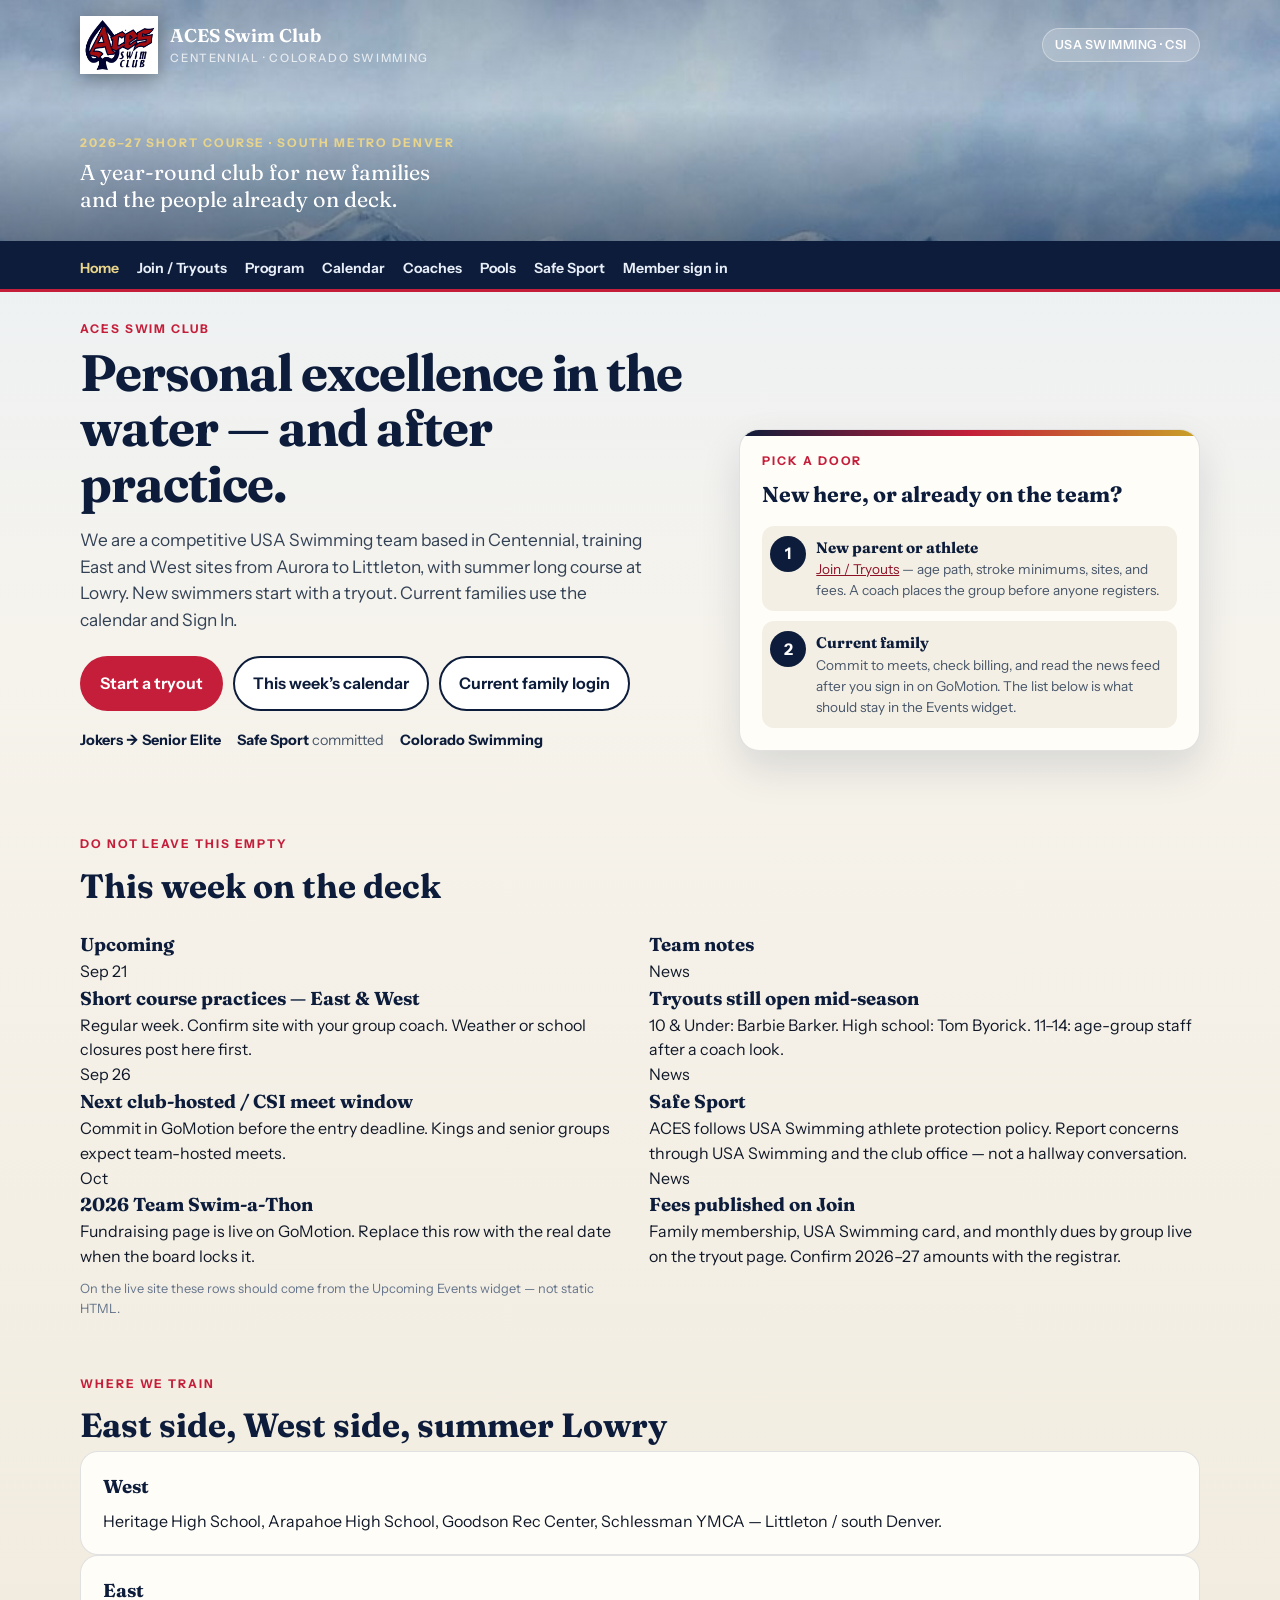
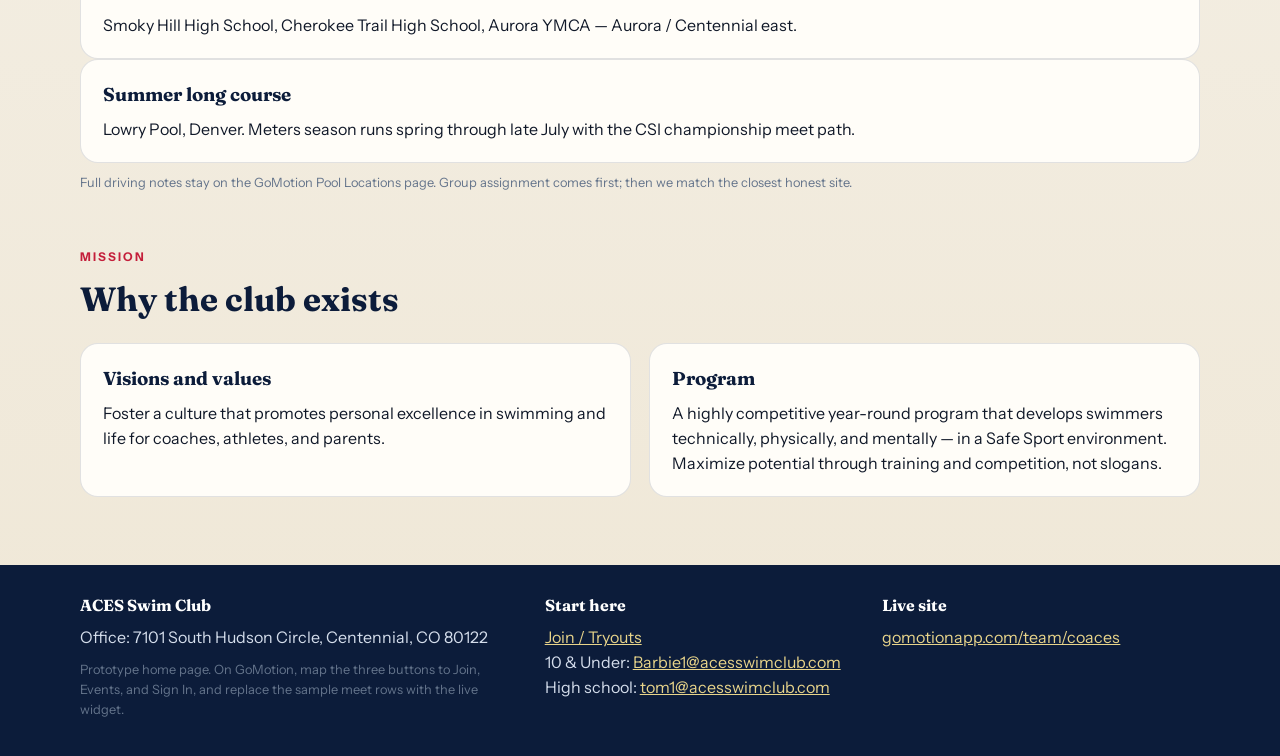
==== index.html @ c9244d0f "Save it" ====
<!DOCTYPE html>
<html lang="en">
<head>
  <meta charset="UTF-8" />
  <meta name="viewport" content="width=device-width, initial-scale=1" />
  <title>Home · ACES Swim Club · Centennial, Colorado</title>
  <link rel="preconnect" href="https://fonts.googleapis.com" />
  <link rel="preconnect" href="https://fonts.gstatic.com" crossorigin />
  <link href="https://fonts.googleapis.com/css2?family=Instrument+Sans:ital,wght@0,400;0,500;0,600;0,700;1,400&family=Fraunces:opsz,wght@9..144,500;9..144,650&display=swap" rel="stylesheet" />
  <link rel="stylesheet" href="aces.css" />
</head>
<body>
  <div class="skyline">
    <div class="wrap topbar">
      <a class="brand" href="index.html">
        <img class="ace-logo" src="aces.png" alt="ACES Swim Club logo" />
        <div class="brand-name">ACES Swim Club<span>Centennial · Colorado Swimming</span></div>
      </a>
      <div class="chip">USA Swimming · CSI</div>
    </div>
    <div class="wrap banner-copy">
      <p class="section-kicker">2026–27 short course · South metro Denver</p>
      <p>A year-round club for new families and the people already on deck.</p>
    </div>
  </div>

  <nav class="site-nav" aria-label="Primary">
    <ul class="wrap">
      <li><a href="index.html" aria-current="page">Home</a></li>
      <li><a href="ACES-Join-Tryouts.html">Join / Tryouts</a></li>
      <li><a href="program.html">Program</a></li>
      <li><a href="#calendar">Calendar</a></li>
      <li><a href="coaches.html">Coaches</a></li>
      <li><a href="pools.html">Pools</a></li>
      <li><a href="safe-sport.html">Safe Sport</a></li>
      <li><a href="https://www.gomotionapp.com/team/coaces/page/home">Member sign in</a></li>
    </ul>
  </nav>

  <header class="wrap hero">
    <div>
      <p class="section-kicker">ACES Swim Club</p>
      <h1>Personal excellence in the water — and after practice.</h1>
      <p class="lede">We are a competitive USA Swimming team based in Centennial, training East and West sites from Aurora to Littleton, with summer long course at Lowry. New swimmers start with a tryout. Current families use the calendar and Sign In.</p>
      <div class="cta-row">
        <a class="btn btn-primary" href="ACES-Join-Tryouts.html">Start a tryout</a>
        <a class="btn btn-ghost" href="#calendar">This week’s calendar</a>
        <a class="btn btn-ghost" href="https://www.gomotionapp.com/team/coaces/page/home">Current family login</a>
      </div>
      <div class="meta">
        <span><strong>Jokers → Senior Elite</strong></span>
        <span><strong>Safe Sport</strong> committed</span>
        <span><strong>Colorado Swimming</strong></span>
      </div>
    </div>
    <aside class="try-card">
      <p class="section-kicker">Pick a door</p>
      <h2>New here, or already on the team?</h2>
      <div class="path">
        <article>
          <div class="num">1</div>
          <div>
            <h3>New parent or athlete</h3>
            <p><a href="ACES-Join-Tryouts.html">Join / Tryouts</a> — age path, stroke minimums, sites, and fees. A coach places the group before anyone registers.</p>
          </div>
        </article>
        <article>
          <div class="num">2</div>
          <div>
            <h3>Current family</h3>
            <p>Commit to meets, check billing, and read the news feed after you sign in on GoMotion. The list below is what should stay in the Events widget.</p>
          </div>
        </article>
      </div>
    </aside>
  </header>

  <section class="wrap" id="calendar">
    <p class="section-kicker">Do not leave this empty</p>
    <h2 class="sec">This week on the deck</h2>
    <div class="split">
      <div>
        <h3>Upcoming</h3>
        <div class="feed">
          <article class="event">
            <time datetime="2026-09-21">Sep 21</time>
            <div>
              <h3>Short course practices — East &amp; West</h3>
              <p>Regular week. Confirm site with your group coach. Weather or school closures post here first.</p>
            </div>
          </article>
          <article class="event">
            <time datetime="2026-09-26">Sep 26</time>
            <div>
              <h3>Next club-hosted / CSI meet window</h3>
              <p>Commit in GoMotion before the entry deadline. Kings and senior groups expect team-hosted meets.</p>
            </div>
          </article>
          <article class="event">
            <time datetime="2026-10-01">Oct</time>
            <div>
              <h3>2026 Team Swim-a-Thon</h3>
              <p>Fundraising page is live on GoMotion. Replace this row with the real date when the board locks it.</p>
            </div>
          </article>
        </div>
        <p class="fine">On the live site these rows should come from the Upcoming Events widget — not static HTML.</p>
      </div>
      <div>
        <h3>Team notes</h3>
        <div class="feed">
          <article class="news-item">
            <time datetime="2026-09-20">News</time>
            <div>
              <h3>Tryouts still open mid-season</h3>
              <p>10 &amp; Under: Barbie Barker. High school: Tom Byorick. 11–14: age-group staff after a coach look.</p>
            </div>
          </article>
          <article class="news-item">
            <time datetime="2026-09-15">News</time>
            <div>
              <h3>Safe Sport</h3>
              <p>ACES follows USA Swimming athlete protection policy. Report concerns through USA Swimming and the club office — not a hallway conversation.</p>
            </div>
          </article>
          <article class="news-item">
            <time datetime="2026-09-01">News</time>
            <div>
              <h3>Fees published on Join</h3>
              <p>Family membership, USA Swimming card, and monthly dues by group live on the tryout page. Confirm 2026–27 amounts with the registrar.</p>
            </div>
          </article>
        </div>
      </div>
    </div>
  </section>

  <section class="wrap" id="sites">
    <p class="section-kicker">Where we train</p>
    <h2 class="sec">East side, West side, summer Lowry</h2>
    <div class="sites-strip">
      <article class="panel">
        <h3>West</h3>
        <p>Heritage High School, Arapahoe High School, Goodson Rec Center, Schlessman YMCA — Littleton / south Denver.</p>
      </article>
      <article class="panel">
        <h3>East</h3>
        <p>Smoky Hill High School, Cherokee Trail High School, Aurora YMCA — Aurora / Centennial east.</p>
      </article>
      <article class="panel">
        <h3>Summer long course</h3>
        <p>Lowry Pool, Denver. Meters season runs spring through late July with the CSI championship meet path.</p>
      </article>
    </div>
    <p class="fine">Full driving notes stay on the GoMotion Pool Locations page. Group assignment comes first; then we match the closest honest site.</p>
  </section>

  <section class="wrap">
    <p class="section-kicker">Mission</p>
    <h2 class="sec">Why the club exists</h2>
    <div class="split">
      <article class="panel">
        <h3>Visions and values</h3>
        <p>Foster a culture that promotes personal excellence in swimming and life for coaches, athletes, and parents.</p>
      </article>
      <article class="panel">
        <h3>Program</h3>
        <p>A highly competitive year-round program that develops swimmers technically, physically, and mentally — in a Safe Sport environment. Maximize potential through training and competition, not slogans.</p>
      </article>
    </div>
  </section>

  <footer>
    <div class="wrap foot">
      <div>
        <h4>ACES Swim Club</h4>
        <p>Office: 7101 South Hudson Circle, Centennial, CO 80122</p>
        <p class="fine">Prototype home page. On GoMotion, map the three buttons to Join, Events, and Sign In, and replace the sample meet rows with the live widget.</p>
      </div>
      <div>
        <h4>Start here</h4>
        <p><a href="ACES-Join-Tryouts.html">Join / Tryouts</a><br />
        10 &amp; Under: <a href="mailto:Barbie1@acesswimclub.com">Barbie1@acesswimclub.com</a><br />
        High school: <a href="mailto:tom1@acesswimclub.com">tom1@acesswimclub.com</a></p>
      </div>
      <div>
        <h4>Live site</h4>
        <p><a href="https://www.gomotionapp.com/team/coaces/page/home">gomotionapp.com/team/coaces</a></p>
      </div>
    </div>
  </footer>
</body>
</html>
---- aces.css ----
/* ACES Swim Club shared styles
   Link on every custom HTML page:
   <link rel="stylesheet" href="aces.css" />
   Plus the Google Fonts line used in the page head.

   Assets expected beside this file:
   aces.png
   rocky-mountains.jpg
*/

:root {
  --navy: #0c1c3a;
  --navy-2: #152a52;
  --ink: #101828;
  --red: #c41e3a;
  --red-deep: #8e1026;
  --gold: #c9a227;
  --gold-soft: #e8d48a;
  --sky: #d7e6f4;
  --snow: #f6f3ec;
  --paper: #fffdf8;
  --line: rgba(12, 28, 58, 0.12);
  --shadow: 0 18px 40px rgba(12, 28, 58, 0.12);
  --banner: url("rocky-mountains.jpg");
}

* { box-sizing: border-box; margin: 0; padding: 0; }
html { scroll-behavior: smooth; }
body {
  font-family: "Instrument Sans", system-ui, sans-serif;
  color: var(--ink);
  background:
    radial-gradient(1200px 400px at 80% -10%, rgba(201, 162, 39, 0.18), transparent 60%),
    linear-gradient(180deg, #e8f0f8 0%, var(--snow) 28%, #efe7d6 100%);
  line-height: 1.55;
}
a { color: var(--red-deep); }
img { max-width: 100%; }
.wrap { width: min(1120px, calc(100% - 32px)); margin-inline: auto; }

/* Banner + brand */
.skyline {
  position: relative;
  overflow: hidden;
  border-bottom: 4px solid var(--navy);
  min-height: 220px;
  background: #1a3358 var(--banner) center 40% / cover no-repeat;
}
.skyline.skyline-short { min-height: 140px; }
.skyline:after {
  content: "";
  position: absolute;
  inset: 0;
  background: linear-gradient(180deg, rgba(12,28,58,0.28) 0%, rgba(12,28,58,0.12) 45%, rgba(12,28,58,0.55) 100%);
  pointer-events: none;
}
.topbar {
  position: relative;
  z-index: 1;
  display: flex;
  align-items: center;
  justify-content: space-between;
  padding: 16px 0 12px;
  color: #fff;
}
.brand {
  display: flex;
  gap: 12px;
  align-items: center;
  text-decoration: none;
  color: inherit;
}
.ace-logo {
  height: 58px;
  width: auto;
  display: block;
  filter: drop-shadow(0 4px 10px rgba(0,0,0,0.35));
  background: transparent;
}
.brand-name { font-family: Fraunces, serif; font-size: 1.15rem; font-weight: 650; }
.brand-name span {
  display: block;
  font-family: "Instrument Sans", sans-serif;
  font-size: 0.72rem;
  font-weight: 500;
  letter-spacing: 0.14em;
  text-transform: uppercase;
  opacity: 0.75;
}
.chip {
  background: rgba(255,255,255,0.18);
  border: 1px solid rgba(255,255,255,0.35);
  color: #fff;
  padding: 6px 12px;
  border-radius: 999px;
  font-size: 0.78rem;
  font-weight: 600;
  letter-spacing: 0.04em;
  text-transform: uppercase;
  backdrop-filter: blur(8px);
}
.banner-copy {
  position: relative;
  z-index: 1;
  padding: 48px 0 28px;
}
.banner-copy .section-kicker { color: var(--gold-soft); }
.banner-copy p:last-child {
  font-family: Fraunces, serif;
  color: #fff;
  font-size: 1.35rem;
  max-width: 24rem;
  line-height: 1.25;
  margin-top: 4px;
}

/* Site nav used on inner pages */
.site-nav {
  background: var(--navy);
  border-bottom: 3px solid var(--red);
}
.site-nav ul {
  list-style: none;
  display: flex;
  flex-wrap: wrap;
  gap: 4px 18px;
  padding: 10px 0;
}
.site-nav a {
  color: #e8eef8;
  text-decoration: none;
  font-size: 0.88rem;
  font-weight: 650;
}
.site-nav a[aria-current="page"],
.site-nav a:hover { color: var(--gold-soft); }

/* Type + buttons */
h1 {
  font-family: Fraunces, serif;
  font-size: clamp(2.2rem, 4vw, 3.6rem);
  line-height: 1.08;
  color: var(--navy);
  letter-spacing: -0.02em;
}
h1 em { font-style: italic; color: var(--red); }
h2, h3, h4 { font-family: Fraunces, serif; color: var(--navy); }
.lede { margin-top: 16px; font-size: 1.08rem; max-width: 36rem; color: #334155; }
.cta-row { display: flex; flex-wrap: wrap; gap: 10px; margin-top: 22px; }
.btn {
  display: inline-flex;
  align-items: center;
  justify-content: center;
  gap: 8px;
  padding: 13px 18px;
  border-radius: 999px;
  font-weight: 650;
  text-decoration: none;
  border: 2px solid transparent;
  transition: transform .15s ease, background .15s ease;
}
.btn:hover { transform: translateY(-1px); }
.btn-primary { background: var(--red); color: #fff; }
.btn-primary:hover { background: var(--red-deep); color: #fff; }
.btn-ghost { background: #fff; color: var(--navy); border-color: var(--navy); }
.meta { margin-top: 18px; display: flex; flex-wrap: wrap; gap: 16px; font-size: 0.9rem; color: #475569; }
.meta strong { color: var(--navy); }

.hero {
  padding: 28px 0 56px;
  display: grid;
  grid-template-columns: 1.15fr 0.85fr;
  gap: 36px;
  align-items: end;
}

/* Cards */
.try-card,
.panel {
  background: var(--paper);
  border: 1px solid var(--line);
  border-radius: 18px;
  padding: 20px 22px;
}
.try-card {
  border-radius: 20px;
  box-shadow: var(--shadow);
  padding: 22px;
  position: relative;
  overflow: hidden;
}
.try-card:before {
  content: "";
  position: absolute;
  inset: 0 auto auto 0;
  width: 100%;
  height: 6px;
  background: linear-gradient(90deg, var(--navy), var(--red), var(--gold));
}
.try-card h2 { font-size: 1.35rem; margin: 8px 0; }
.panel h3 { margin-bottom: 8px; }
.panel ul { padding-left: 1.1rem; color: #334155; }
.panel li { margin: 6px 0; }

.path { display: grid; gap: 10px; margin-top: 14px; }
.path article {
  display: grid;
  grid-template-columns: 36px 1fr;
  gap: 10px;
  align-items: start;
  padding: 10px 8px;
  border-radius: 12px;
  background: #f3efe4;
}
.num {
  width: 36px;
  height: 36px;
  border-radius: 50%;
  background: var(--navy);
  color: #fff;
  display: grid;
  place-items: center;
  font-weight: 700;
}
.path h3 { font-size: 0.95rem; }
.path p { font-size: 0.85rem; color: #475569; }

section { padding: 28px 0; }
.section-kicker {
  font-size: 0.75rem;
  letter-spacing: 0.16em;
  text-transform: uppercase;
  font-weight: 700;
  color: var(--red);
  margin-bottom: 6px;
}
h2.sec {
  font-family: Fraunces, serif;
  font-size: clamp(1.6rem, 3vw, 2.1rem);
  color: var(--navy);
}

.split { display: grid; grid-template-columns: 1fr 1fr; gap: 18px; margin-top: 18px; }
.sites { display: grid; grid-template-columns: 1.2fr 0.8fr; gap: 18px; margin-top: 18px; }

.groups { display: grid; grid-template-columns: repeat(4, 1fr); gap: 12px; margin-top: 18px; }
.g {
  background: var(--navy);
  color: #e8eef8;
  border-radius: 16px;
  padding: 16px;
  min-height: 168px;
  position: relative;
  overflow: hidden;
}
.g:nth-child(2) { background: #17345f; }
.g:nth-child(3) { background: #1c3d68; }
.g:nth-child(4) { background: var(--red-deep); }
.g:nth-child(5),
.g:nth-child(6),
.g:nth-child(7) { background: #0c1c3a; }
.g .suit { position: absolute; right: 10px; top: 8px; opacity: 0.18; font-size: 2rem; }
.g h3 { font-size: 1.2rem; color: #fff; }
.g p { font-size: 0.82rem; margin-top: 6px; opacity: 0.88; }
.g .tag {
  display: inline-block;
  margin-top: 10px;
  font-size: 0.72rem;
  letter-spacing: 0.06em;
  text-transform: uppercase;
  color: var(--gold-soft);
}

.map-note {
  background: linear-gradient(160deg, var(--navy) 0%, #24467a 100%);
  color: #eef3fb;
  border-radius: 18px;
  padding: 22px;
}
.map-note h3 { color: #fff; margin-bottom: 8px; }
.pills { display: flex; flex-wrap: wrap; gap: 8px; margin-top: 12px; }
.pills span {
  background: rgba(255,255,255,0.1);
  border: 1px solid rgba(255,255,255,0.16);
  padding: 6px 10px;
  border-radius: 999px;
  font-size: 0.8rem;
}

table { width: 100%; border-collapse: collapse; font-size: 0.92rem; margin-top: 8px; }
th, td { text-align: left; padding: 10px 8px; border-bottom: 1px solid var(--line); }
th {
  font-size: 0.75rem;
  letter-spacing: 0.08em;
  text-transform: uppercase;
  color: #64748b;
}
.fine { font-size: 0.8rem; color: #64748b; margin-top: 10px; }

.faq details {
  background: var(--paper);
  border: 1px solid var(--line);
  border-radius: 12px;
  padding: 12px 16px;
  margin-top: 8px;
}
.faq summary { cursor: pointer; font-weight: 650; color: var(--navy); }
.faq p { margin-top: 8px; color: #475569; }

footer {
  margin-top: 40px;
  background: var(--navy);
  color: #d5deec;
  padding: 28px 0 36px;
}
footer a { color: var(--gold-soft); }
.foot { display: grid; grid-template-columns: 1.4fr 1fr 1fr; gap: 20px; }
.foot h4 { font-family: Fraunces, serif; color: #fff; margin-bottom: 8px; }

@media (max-width: 860px) {
  .hero, .split, .sites, .foot, .groups { grid-template-columns: 1fr; }
  .groups { grid-template-columns: 1fr 1fr; }
}
@media (max-width: 520px) {
  .groups { grid-template-columns: 1fr; }
}
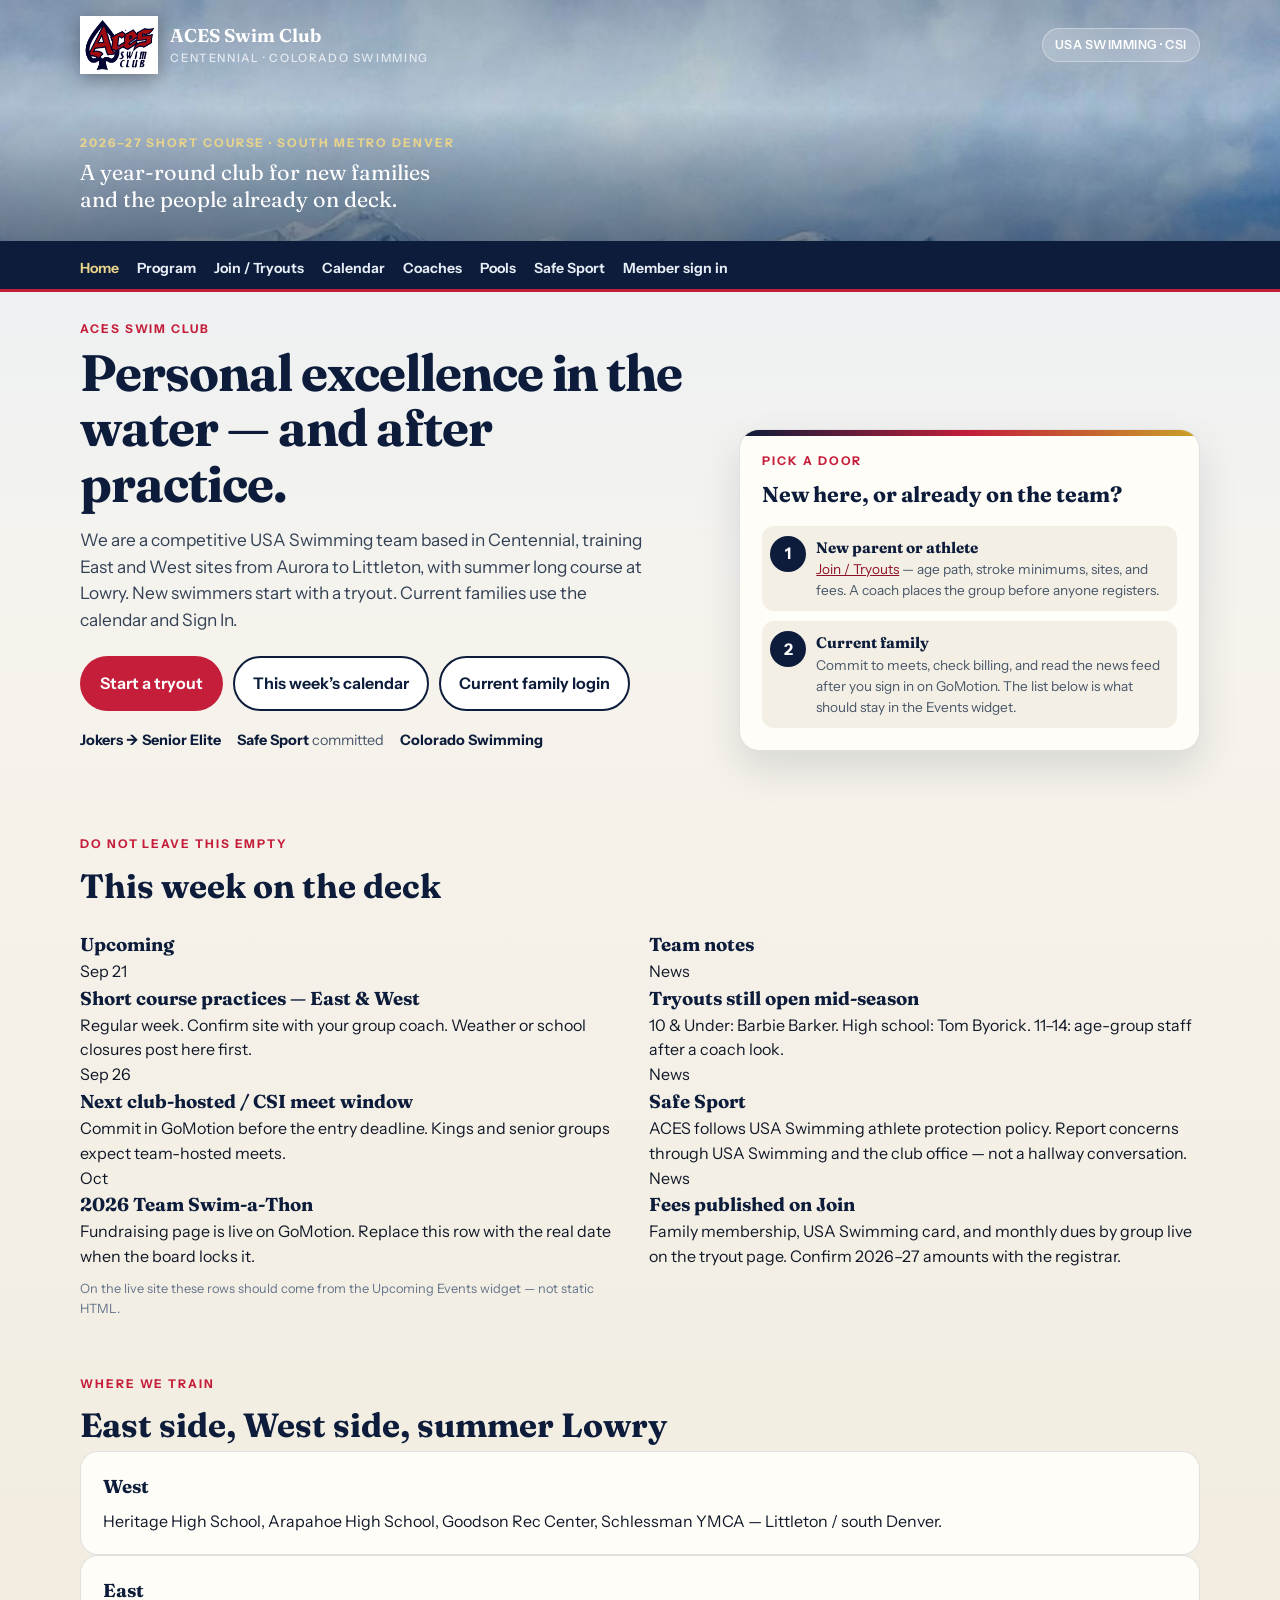
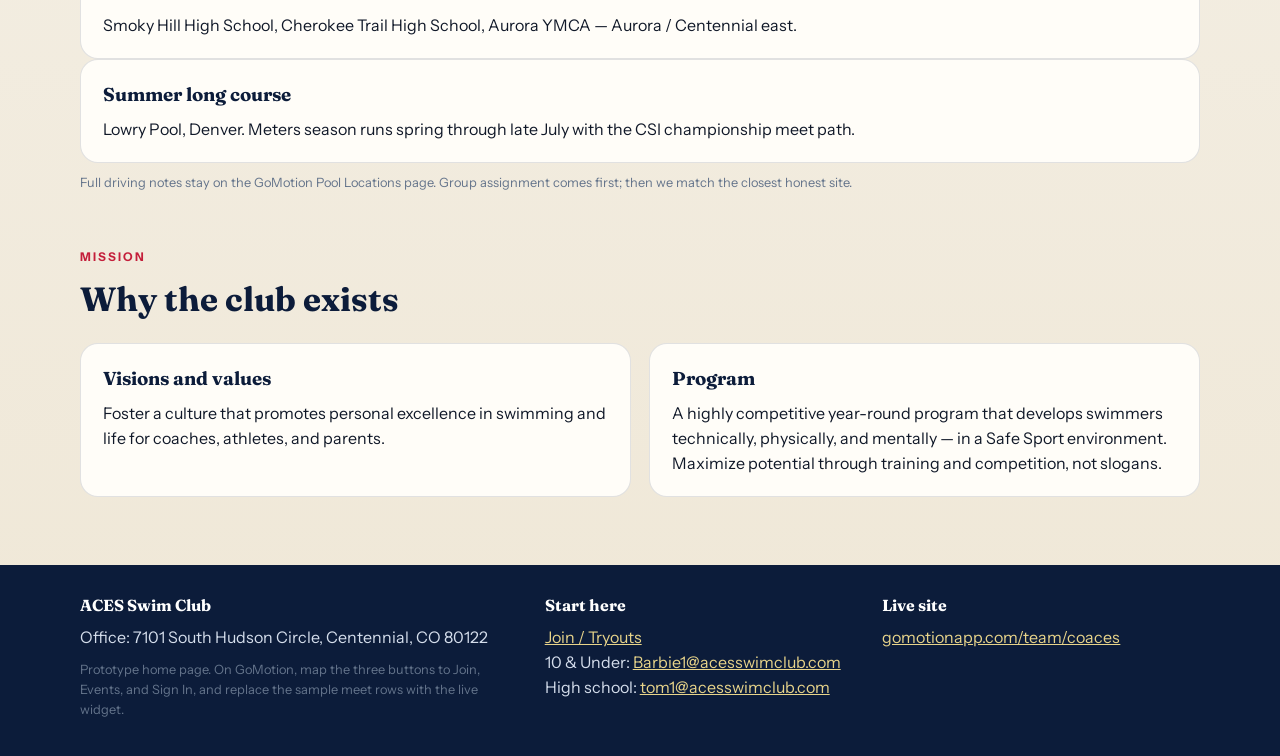
==== commit c648c68a: "Update menu" ====
--- a/index.html
+++ b/index.html
@@ -26,9 +26,9 @@
 
   <nav class="site-nav" aria-label="Primary">
     <ul class="wrap">
-      <li><a href="index.html" aria-current="page">Home</a></li>
+      <li><a href="home.html" aria-current="page">Home</a></li>
+      <li><a href="program.html">Program</a></li>
       <li><a href="ACES-Join-Tryouts.html">Join / Tryouts</a></li>
-      <li><a href="program.html">Program</a></li>
       <li><a href="#calendar">Calendar</a></li>
       <li><a href="coaches.html">Coaches</a></li>
       <li><a href="pools.html">Pools</a></li>
